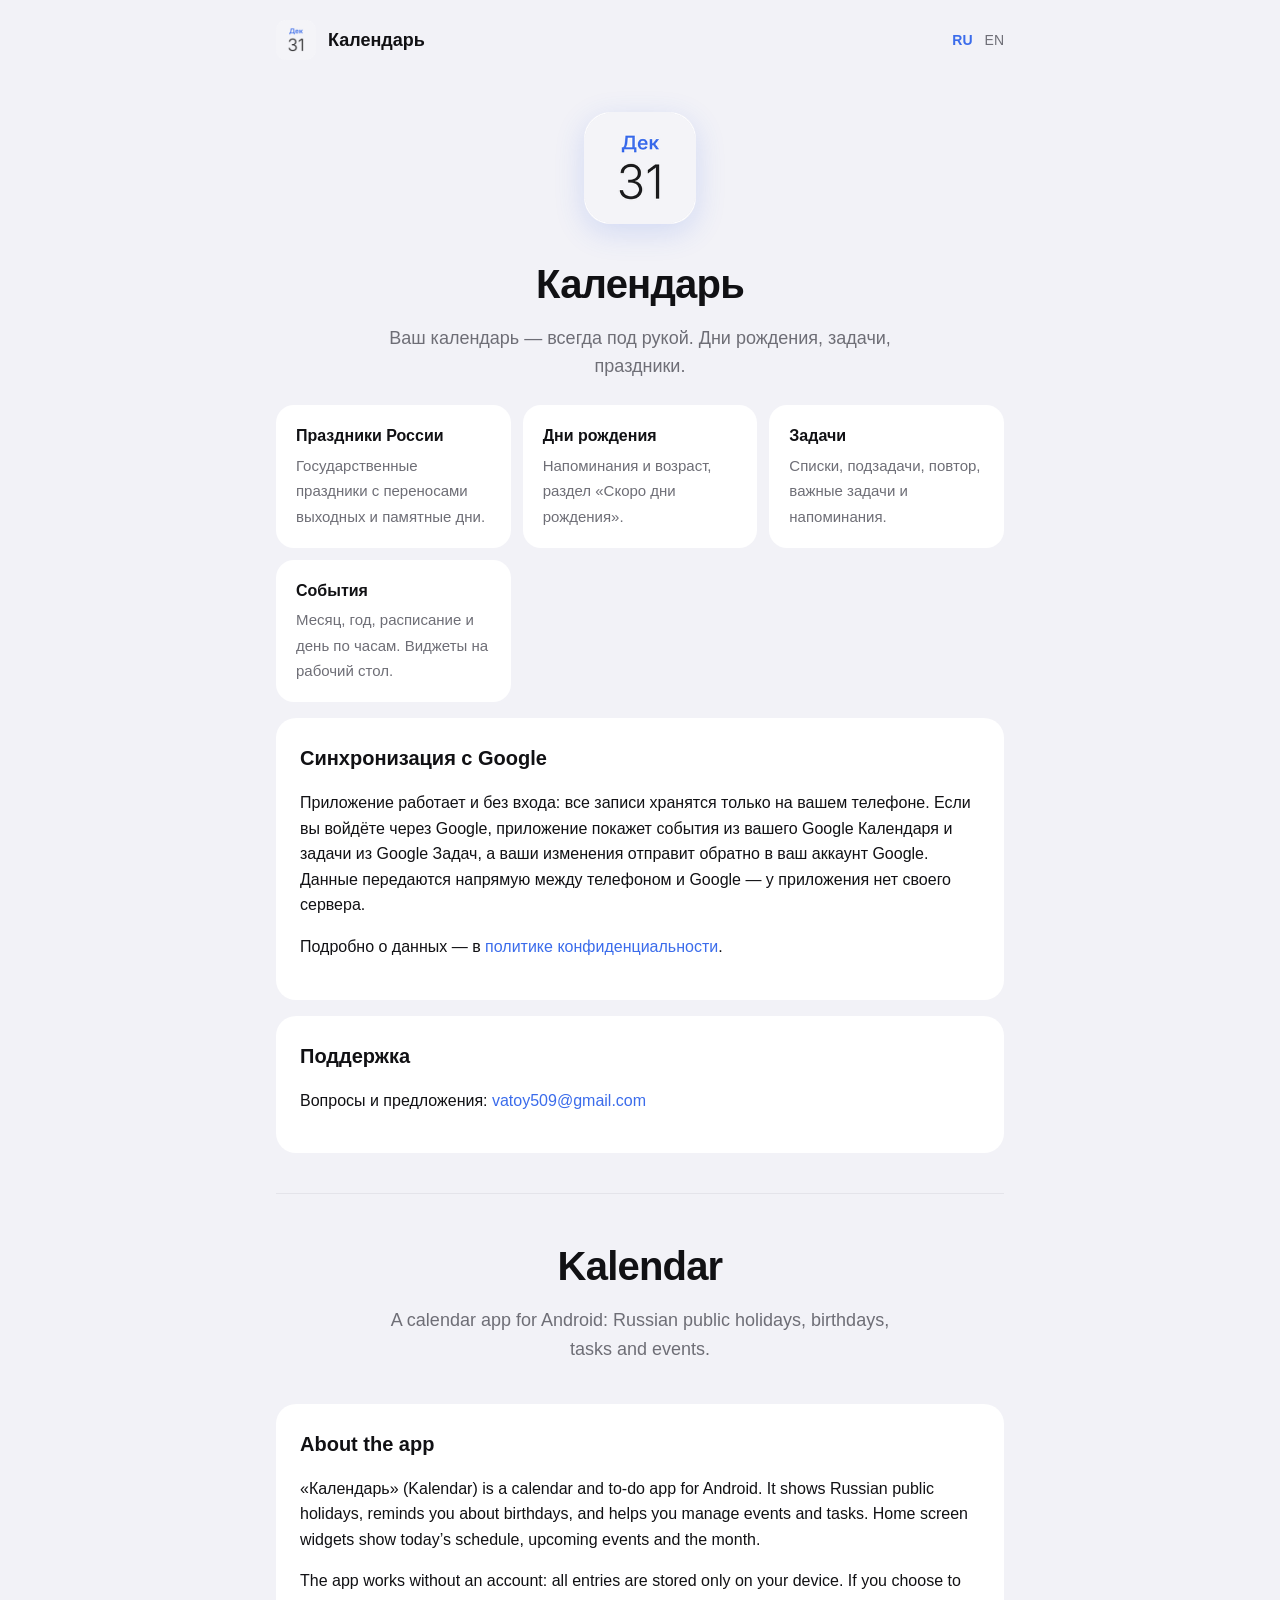
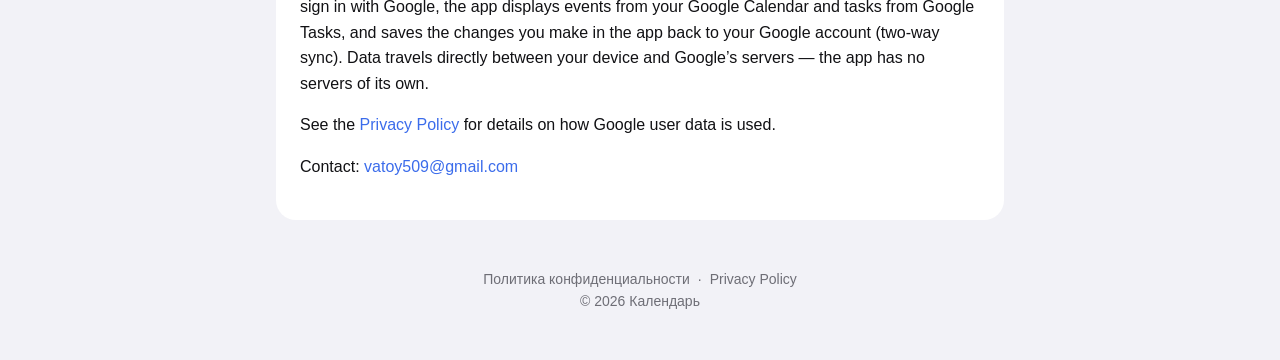
==== index.html @ 69100188 "Add files via upload" ====
<!doctype html>
<html lang="ru">
<head>
  <meta charset="utf-8">
  <meta name="viewport" content="width=device-width, initial-scale=1">
  <title>Календарь — приложение для Android</title>
  <meta name="description" content="Календарь для Android: праздники России, дни рождения, задачи и события. Синхронизация с Google Календарём и Google Задачами.">
  <link rel="icon" href="icon.png">
  <link rel="stylesheet" href="style.css">
</head>
<body>
<div class="wrap">
  <header class="top">
    <a class="brand" href="./"><img src="icon.png" alt="">Календарь</a>
    <nav class="lang"><a class="on" href="#ru">RU</a><a href="#en">EN</a></nav>
  </header>

  <section class="hero" id="ru">
    <img src="icon.png" alt="Иконка приложения «Календарь»">
    <h1>Календарь</h1>
    <p>Ваш календарь — всегда под рукой. Дни рождения, задачи, праздники.</p>
  </section>

  <div class="grid">
    <div class="feature"><b>Праздники России</b><span>Государственные праздники с переносами выходных и памятные дни.</span></div>
    <div class="feature"><b>Дни рождения</b><span>Напоминания и возраст, раздел «Скоро дни рождения».</span></div>
    <div class="feature"><b>Задачи</b><span>Списки, подзадачи, повтор, важные задачи и напоминания.</span></div>
    <div class="feature"><b>События</b><span>Месяц, год, расписание и день по часам. Виджеты на рабочий стол.</span></div>
  </div>

  <div class="card">
    <h2>Синхронизация с Google</h2>
    <p>Приложение работает и без входа: все записи хранятся только на вашем телефоне.
      Если вы войдёте через Google, приложение покажет события из вашего Google Календаря и задачи из Google Задач,
      а ваши изменения отправит обратно в ваш аккаунт Google. Данные передаются напрямую между телефоном и Google —
      у приложения нет своего сервера.</p>
    <p>Подробно о данных — в <a href="privacy.html">политике конфиденциальности</a>.</p>
  </div>

  <div class="card">
    <h2>Поддержка</h2>
    <p>Вопросы и предложения: <a href="mailto:vatoy509@gmail.com">vatoy509@gmail.com</a></p>
  </div>

  <hr class="sep" id="en">

  <section class="hero" style="padding-top:0">
    <h1>Kalendar</h1>
    <p>A calendar app for Android: Russian public holidays, birthdays, tasks and events.</p>
  </section>

  <div class="card">
    <h2>About the app</h2>
    <p>«Календарь» (Kalendar) is a calendar and to-do app for Android. It shows Russian public holidays,
      reminds you about birthdays, and helps you manage events and tasks. Home screen widgets show today’s schedule,
      upcoming events and the month.</p>
    <p>The app works without an account: all entries are stored only on your device.
      If you choose to sign in with Google, the app displays events from your Google Calendar and tasks from Google Tasks,
      and saves the changes you make in the app back to your Google account (two-way sync).
      Data travels directly between your device and Google’s servers — the app has no servers of its own.</p>
    <p>See the <a href="privacy.html#en">Privacy Policy</a> for details on how Google user data is used.</p>
    <p>Contact: <a href="mailto:vatoy509@gmail.com">vatoy509@gmail.com</a></p>
  </div>

  <footer>
    <a href="privacy.html">Политика конфиденциальности</a>·<a href="privacy.html#en">Privacy Policy</a>
    <div>© 2026 Календарь</div>
  </footer>
</div>
</body>
</html>
---- style.css ----
:root {
  --bg: #f2f2f7;
  --card: #ffffff;
  --text: #111114;
  --text2: #6e6e76;
  --accent: #3b6ceb;
  --line: #e4e4ea;
}
@media (prefers-color-scheme: dark) {
  :root {
    --bg: #0e0e10;
    --card: #1c1c1f;
    --text: #f5f5f7;
    --text2: #9a9aa2;
    --accent: #4c7bf0;
    --line: #2a2a2e;
  }
}
* { box-sizing: border-box; }
html { -webkit-text-size-adjust: 100%; }
body {
  margin: 0;
  background: var(--bg);
  color: var(--text);
  font-family: "Inter", -apple-system, "Segoe UI", Roboto, Arial, sans-serif;
  font-size: 16px;
  line-height: 1.6;
}
a { color: var(--accent); text-decoration: none; }
a:hover { text-decoration: underline; }
.wrap { max-width: 760px; margin: 0 auto; padding: 0 16px; }

header.top {
  display: flex; align-items: center; justify-content: space-between;
  padding: 20px 0;
}
.brand { display: flex; align-items: center; gap: 12px; color: var(--text); font-weight: 700; font-size: 18px; }
.brand img { width: 40px; height: 40px; border-radius: 10px; }
.lang a { color: var(--text2); font-size: 14px; margin-left: 12px; }
.lang a.on { color: var(--accent); font-weight: 600; }

.hero { text-align: center; padding: 32px 0 24px; }
.hero img { width: 112px; height: 112px; border-radius: 26px; box-shadow: 0 8px 30px rgba(59,108,235,.18); }
.hero h1 { font-size: 40px; letter-spacing: -0.02em; margin: 20px 0 8px; }
.hero p { color: var(--text2); font-size: 18px; margin: 0 auto; max-width: 520px; }

.card { background: var(--card); border-radius: 20px; padding: 24px; margin: 16px 0; }
.card h2 { font-size: 20px; margin: 0 0 12px; }
.grid { display: grid; grid-template-columns: repeat(auto-fit, minmax(220px, 1fr)); gap: 12px; }
.feature { background: var(--card); border-radius: 18px; padding: 18px 20px; }
.feature b { display: block; margin-bottom: 4px; }
.feature span { color: var(--text2); font-size: 15px; }

.doc h1 { font-size: 30px; letter-spacing: -0.01em; margin: 16px 0 4px; }
.doc .date { color: var(--text2); margin: 0 0 8px; }
.doc h2 { font-size: 20px; margin: 28px 0 8px; }
.doc ul { padding-left: 22px; }
.doc li { margin: 4px 0; }
.note { border-left: 3px solid var(--accent); padding: 4px 0 4px 14px; margin: 16px 0; }
hr.sep { border: 0; border-top: 1px solid var(--line); margin: 40px 0; }

footer { color: var(--text2); font-size: 14px; padding: 32px 0 48px; text-align: center; }
footer a { color: var(--text2); margin: 0 8px; }

@media (max-width: 480px) {
  .hero h1 { font-size: 32px; }
  .card { padding: 20px; }
}
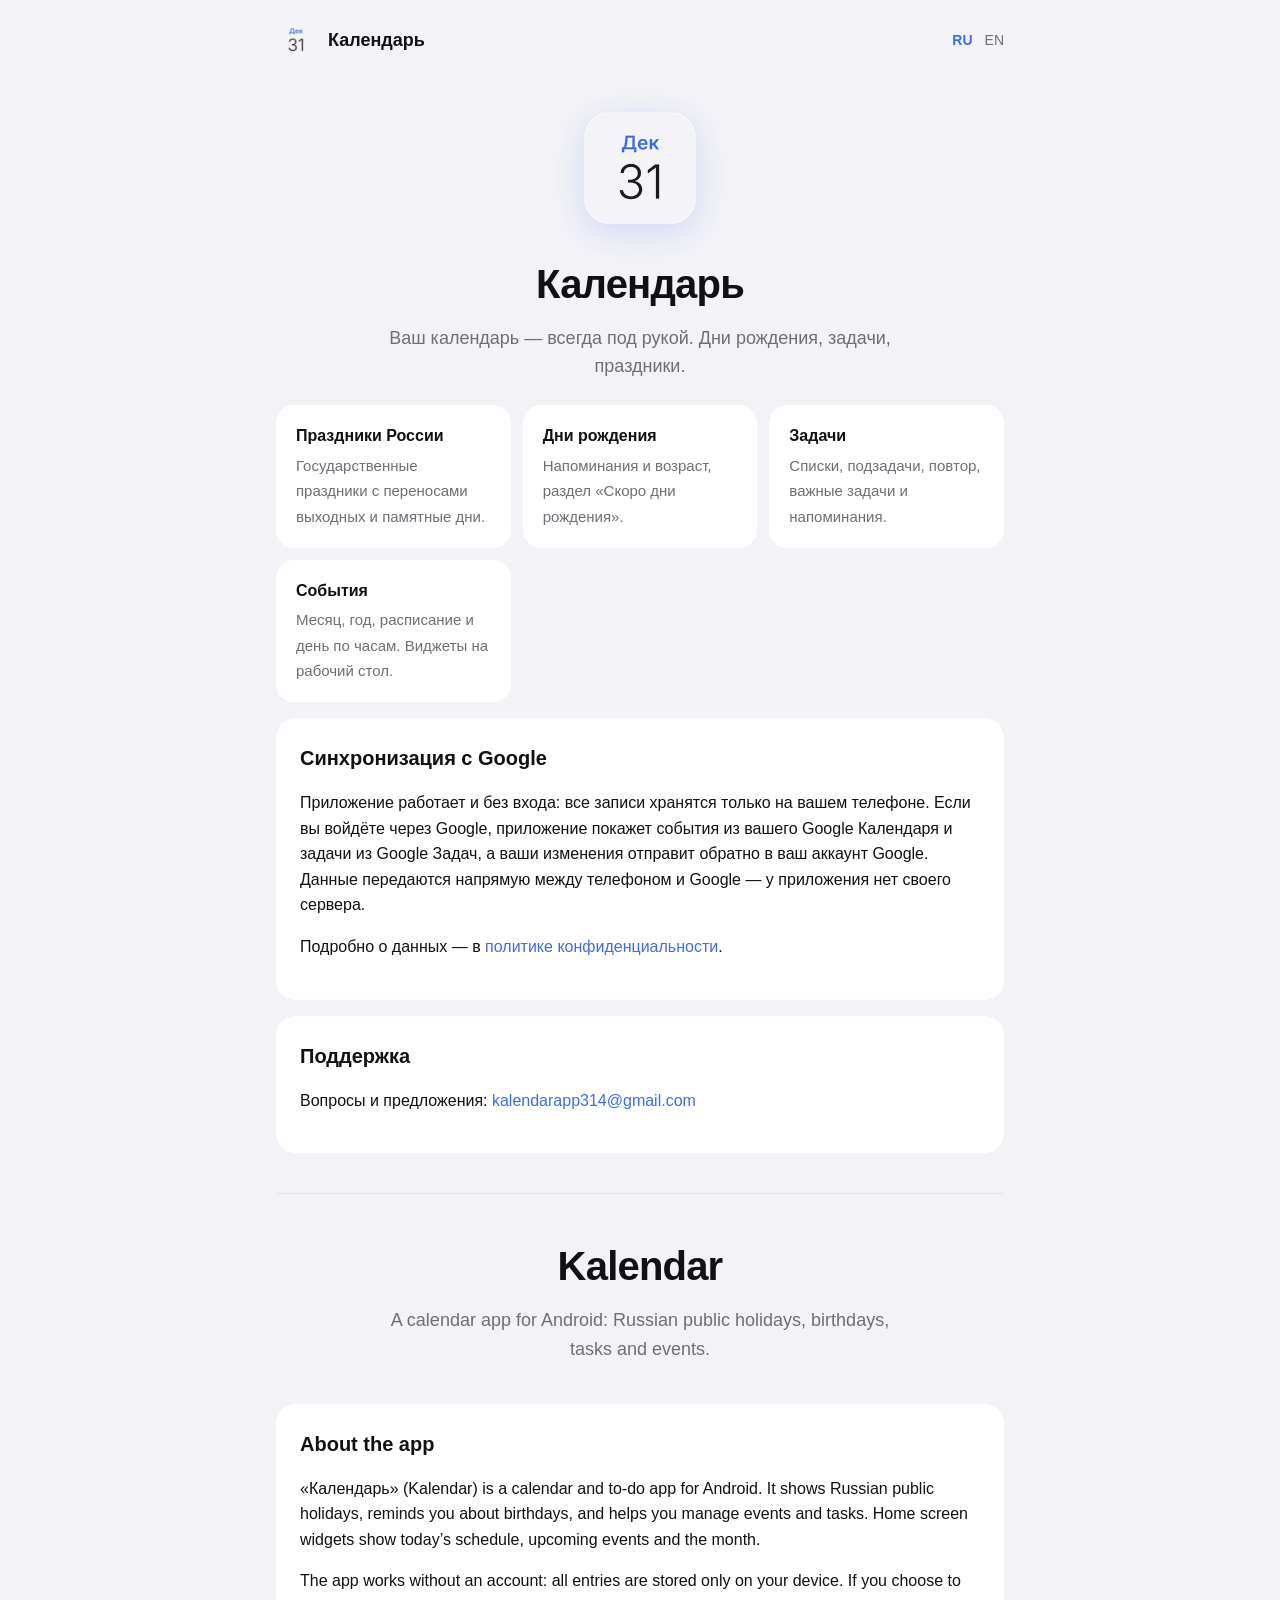
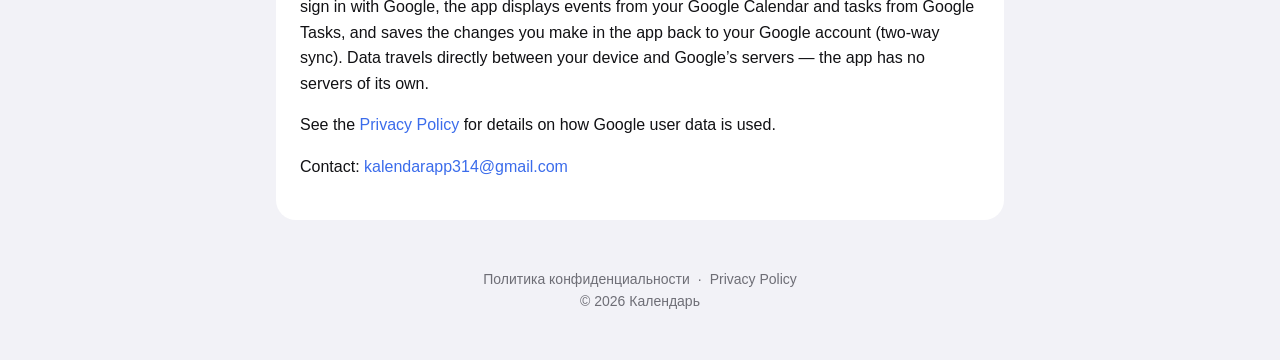
==== commit 12782967: "Add files via upload" ====
--- a/index.html
+++ b/index.html
@@ -39,7 +39,7 @@
 
   <div class="card">
     <h2>Поддержка</h2>
-    <p>Вопросы и предложения: <a href="mailto:vatoy509@gmail.com">vatoy509@gmail.com</a></p>
+    <p>Вопросы и предложения: <a href="mailto:kalendarapp314@gmail.com">kalendarapp314@gmail.com</a></p>
   </div>
 
   <hr class="sep" id="en">
@@ -59,7 +59,7 @@
       and saves the changes you make in the app back to your Google account (two-way sync).
       Data travels directly between your device and Google’s servers — the app has no servers of its own.</p>
     <p>See the <a href="privacy.html#en">Privacy Policy</a> for details on how Google user data is used.</p>
-    <p>Contact: <a href="mailto:vatoy509@gmail.com">vatoy509@gmail.com</a></p>
+    <p>Contact: <a href="mailto:kalendarapp314@gmail.com">kalendarapp314@gmail.com</a></p>
   </div>
 
   <footer>
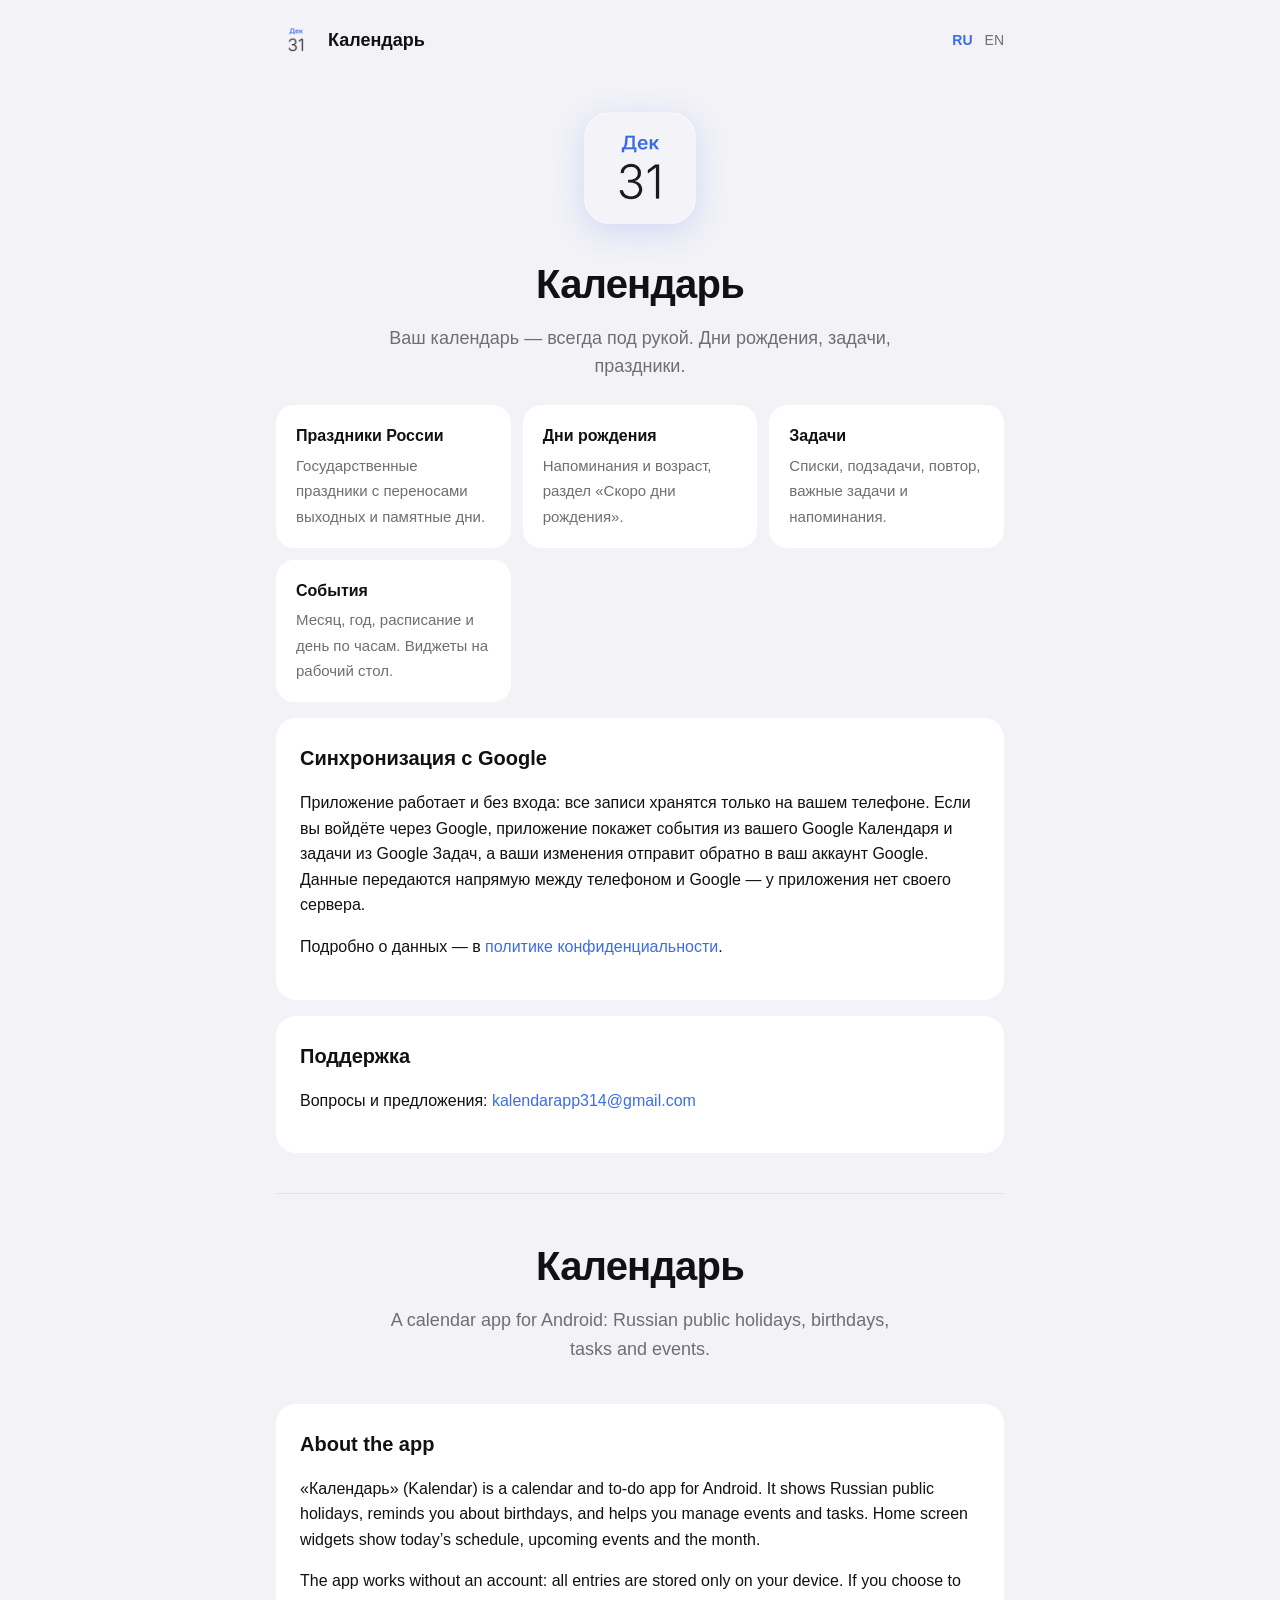
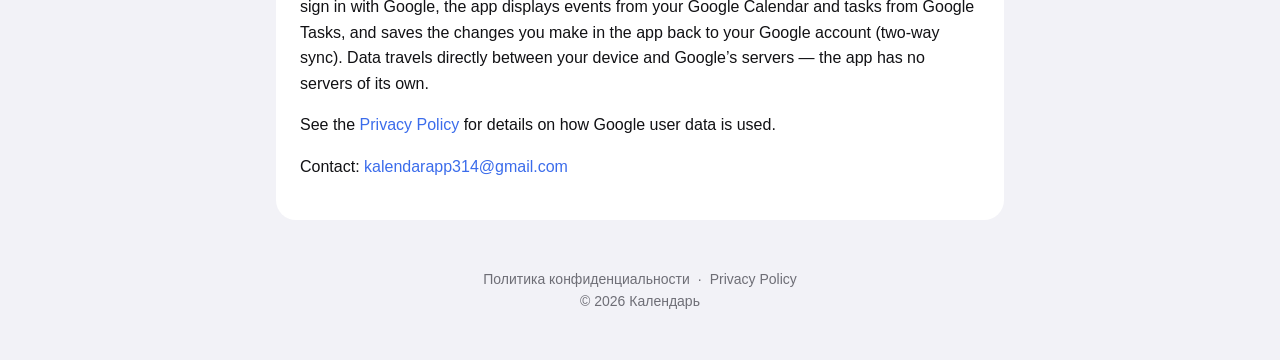
==== commit 6a91451f: "Add files via upload" ====
--- a/index.html
+++ b/index.html
@@ -45,7 +45,7 @@
   <hr class="sep" id="en">
 
   <section class="hero" style="padding-top:0">
-    <h1>Kalendar</h1>
+    <h1>Календарь</h1>
     <p>A calendar app for Android: Russian public holidays, birthdays, tasks and events.</p>
   </section>
 
